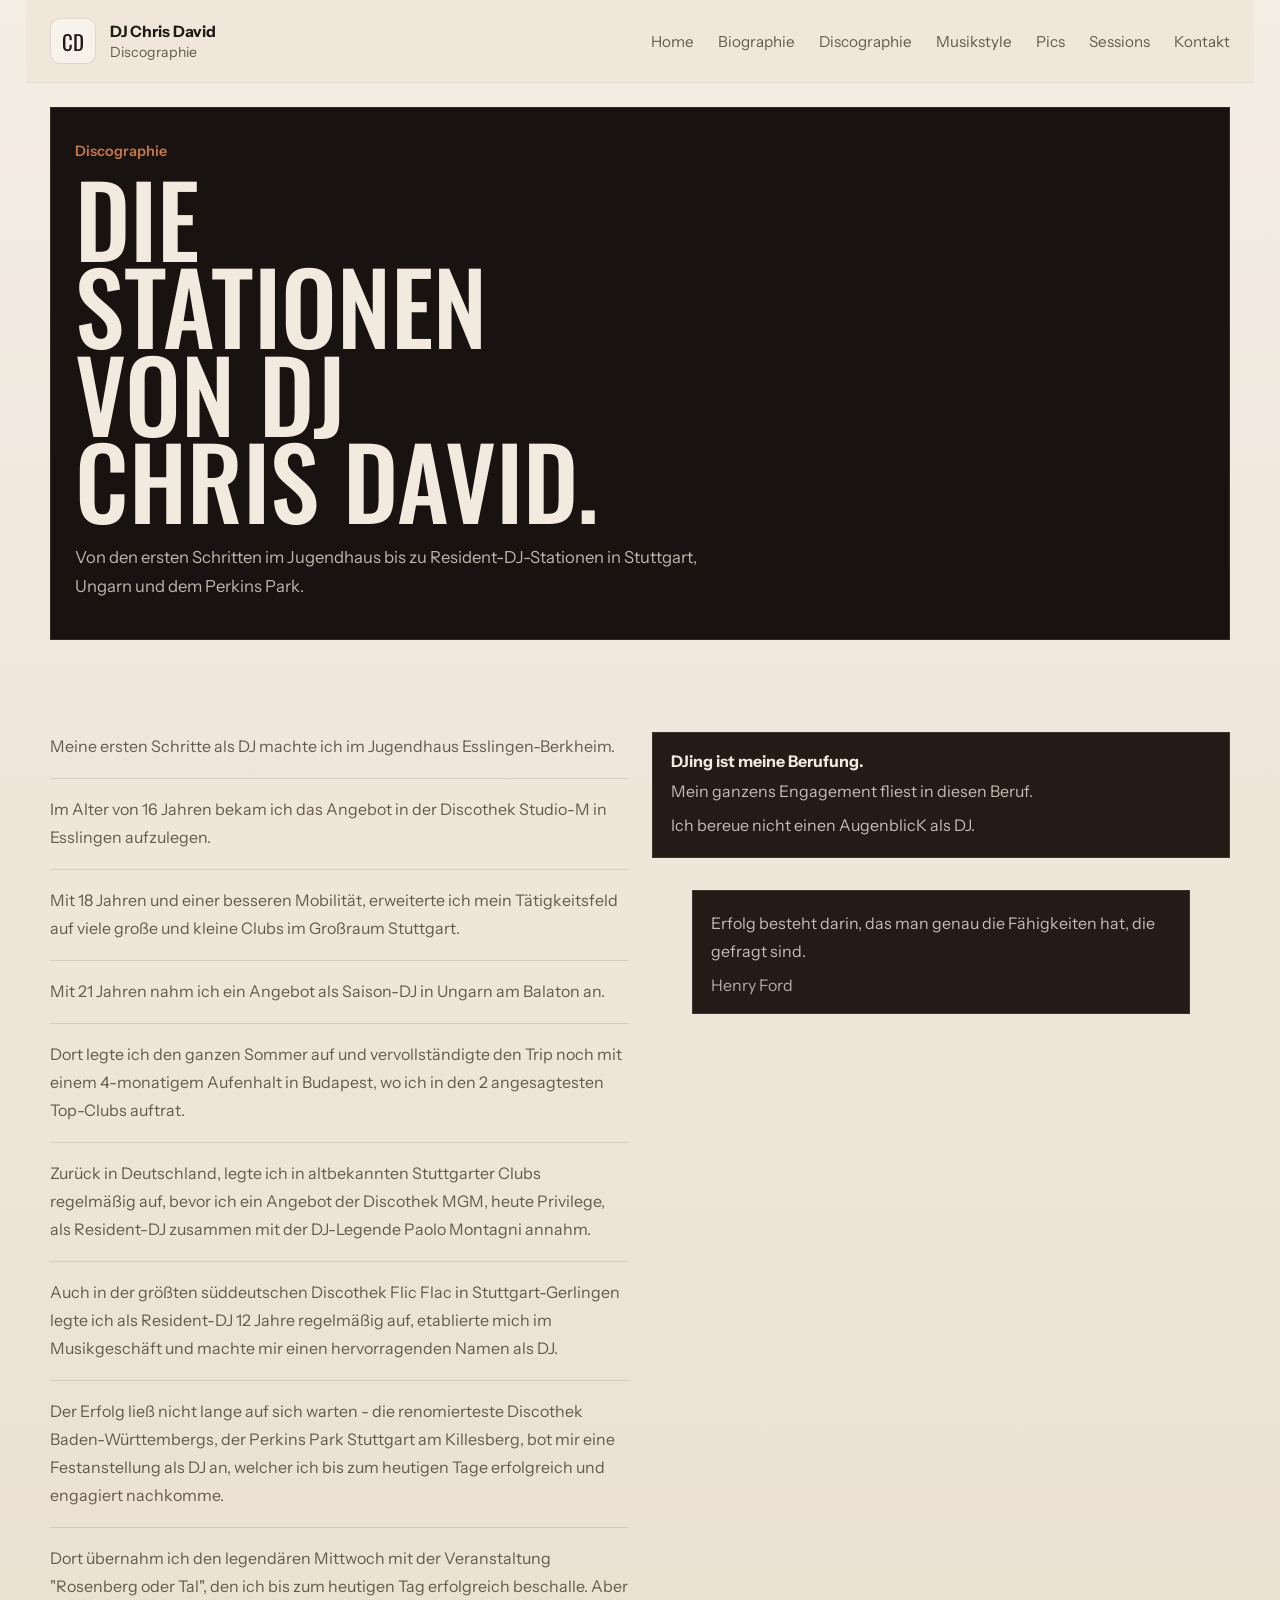
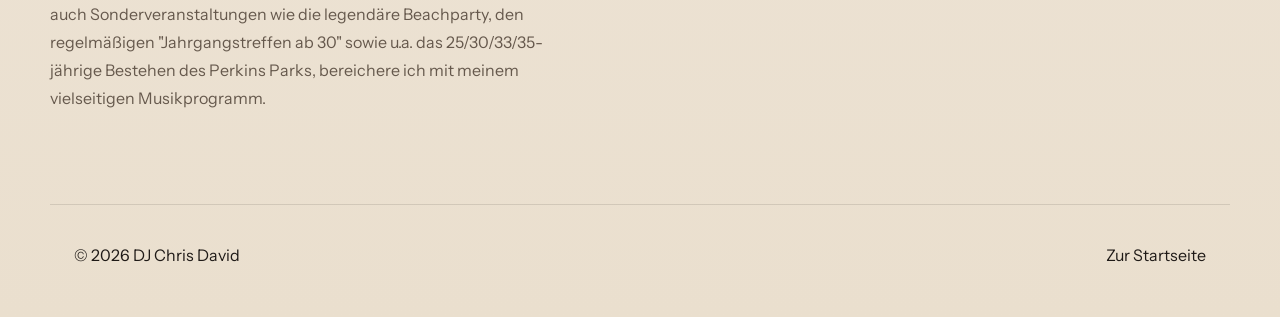
==== discographie.html @ 8621d99e "Add discography page" ====
﻿<!DOCTYPE html>
<html lang="de">
<head>
  <meta charset="UTF-8">
  <meta name="viewport" content="width=device-width, initial-scale=1.0">
  <title>Discographie | DJ Chris David</title>
  <meta name="description" content="Discographie von DJ Chris David mit Stationen von Esslingen über Stuttgart bis Balaton und Perkins Park.">
  <meta name="robots" content="index,follow">
  <link rel="canonical" href="https://www.chrisdavid.de/discographie/">
  <meta property="og:type" content="article">
  <meta property="og:title" content="Discographie | DJ Chris David">
  <meta property="og:description" content="Die wichtigsten Stationen von DJ Chris David von den ersten Schritten in Esslingen bis zum Perkins Park Stuttgart.">
  <meta property="og:image" content="https://www.chrisdavid.de/s/img/emotionheader.jpg?1734512299.1200.400">
  <link rel="preconnect" href="https://fonts.googleapis.com">
  <link rel="preconnect" href="https://fonts.gstatic.com" crossorigin>
  <link href="https://fonts.googleapis.com/css2?family=Oswald:wght@400;500;600&family=Instrument+Sans:wght@400;500;600;700&display=swap" rel="stylesheet">
  <link rel="stylesheet" href="styles.css">
</head>
<body>
  <header class="site-header">
    <a class="brand" href="index.html" aria-label="Startseite DJ Chris David">
      <span class="brand-mark">CD</span>
      <span class="brand-copy">
        <strong>DJ Chris David</strong>
        <span>Discographie</span>
      </span>
    </a>

    <button class="nav-toggle" type="button" aria-expanded="false" aria-controls="site-nav" aria-label="Navigation öffnen">
      <span></span>
      <span></span>
    </button>

    <nav id="site-nav" class="site-nav" aria-label="Hauptnavigation">
      <a href="index.html#about">Home</a>
      <a href="index.html#bio">Biographie</a>
      <a href="discographie.html">Discographie</a>
      <a href="index.html#sound">Musikstyle</a>
      <a href="index.html#gallery">Pics</a>
      <a href="index.html#sessions">Sessions</a>
      <a href="index.html#contact">Kontakt</a>
    </nav>
  </header>

  <main>
    <section class="text-hero">
      <div class="text-hero-inner">
        <p class="kicker">Discographie</p>
        <h1>Die Stationen von DJ Chris David.</h1>
        <p class="text-hero-copy">
          Von den ersten Schritten im Jugendhaus bis zu Resident-DJ-Stationen in Stuttgart, Ungarn und dem Perkins Park.
        </p>
      </div>
    </section>

    <section class="section text-page">
      <div class="text-page-grid">
        <article class="text-story">
          <p>Meine ersten Schritte als DJ machte ich im Jugendhaus Esslingen-Berkheim.</p>
          <p>Im Alter von 16 Jahren bekam ich das Angebot in der Discothek Studio-M in Esslingen aufzulegen.</p>
          <p>Mit 18 Jahren und einer besseren Mobilität, erweiterte ich mein Tätigkeitsfeld auf viele große und kleine Clubs im Großraum Stuttgart.</p>
          <p>Mit 21 Jahren nahm ich ein Angebot als Saison-DJ in Ungarn am Balaton an.</p>
          <p>Dort legte ich den ganzen Sommer auf und vervollständigte den Trip noch mit einem 4-monatigem Aufenhalt in Budapest, wo ich in den 2 angesagtesten Top-Clubs auftrat.</p>
          <p>Zurück in Deutschland, legte ich in altbekannten Stuttgarter Clubs regelmäßig auf, bevor ich ein Angebot der Discothek MGM, heute Privilege, als Resident-DJ zusammen mit der DJ-Legende Paolo Montagni annahm.</p>
          <p>Auch in der größten süddeutschen Discothek Flic Flac in Stuttgart-Gerlingen legte ich als Resident-DJ 12 Jahre regelmäßig auf, etablierte mich im Musikgeschäft und machte mir einen hervorragenden Namen als DJ.</p>
          <p>Der Erfolg ließ nicht lange auf sich warten - die renomierteste Discothek Baden-Württembergs, der Perkins Park Stuttgart am Killesberg, bot mir eine Festanstellung als DJ an, welcher ich bis zum heutigen Tage erfolgreich und engagiert nachkomme.</p>
          <p>Dort übernahm ich den legendären Mittwoch mit der Veranstaltung "Rosenberg oder Tal", den ich bis zum heutigen Tag erfolgreich beschalle. Aber auch Sonderveranstaltungen wie die legendäre Beachparty, den regelmäßigen "Jahrgangstreffen ab 30" sowie u.a. das 25/30/33/35-jährige Bestehen des Perkins Parks, bereichere ich mit meinem vielseitigen Musikprogramm.</p>
        </article>

        <aside class="text-side">
          <div class="text-side-card">
            <strong>DJing ist meine Berufung.</strong>
            <p>Mein ganzens Engagement fliest in diesen Beruf.</p>
            <p>Ich bereue nicht einen AugenblicK als DJ.</p>
          </div>
          <blockquote class="quote-card">
            <p>Erfolg besteht darin, das man genau die Fähigkeiten hat, die gefragt sind.</p>
            <cite>Henry Ford</cite>
          </blockquote>
        </aside>
      </div>
    </section>
  </main>

  <footer class="site-footer">
    <p>&copy; <span id="year"></span> DJ Chris David</p>
    <a href="index.html">Zur Startseite</a>
  </footer>

  <script src="script.js"></script>
</body>
</html>
---- styles.css ----
﻿:root {
  --bg: #efe6da;
  --surface: #f8f3eb;
  --surface-2: #e4d4c2;
  --stage: #181210;
  --stage-soft: #241a16;
  --text: #1f1a17;
  --muted: #66594d;
  --accent: #c87842;
  --line: rgba(31, 26, 23, 0.12);
  --line-light: rgba(243, 234, 223, 0.12);
  --max-width: 1180px;
}

* {
  box-sizing: border-box;
}

html {
  scroll-behavior: smooth;
}

body {
  margin: 0;
  font-family: "Instrument Sans", sans-serif;
  color: var(--text);
  background: linear-gradient(180deg, #f4ede4 0%, var(--bg) 45%, #eadfce 100%);
}

a {
  color: inherit;
  text-decoration: none;
}

img {
  display: block;
  max-width: 100%;
}

button {
  font: inherit;
}

.site-header,
.section,
.site-footer,
.text-hero {
  padding-inline: 24px;
}

.site-header {
  position: sticky;
  top: 0;
  z-index: 10;
  display: flex;
  align-items: center;
  justify-content: space-between;
  max-width: calc(var(--max-width) + 48px);
  margin: 0 auto;
  padding-top: 18px;
  padding-bottom: 18px;
  background: rgba(239, 230, 218, 0.92);
  border-bottom: 1px solid rgba(31, 26, 23, 0.06);
  backdrop-filter: blur(8px);
}

.brand {
  display: inline-flex;
  align-items: center;
  gap: 14px;
}

.brand-mark {
  display: grid;
  place-items: center;
  width: 46px;
  height: 46px;
  border: 1px solid var(--line);
  border-radius: 10px;
  font-family: "Oswald", sans-serif;
  font-size: 1.3rem;
  background: rgba(255, 255, 255, 0.42);
}

.brand-copy {
  display: grid;
  gap: 2px;
}

.brand-copy strong,
.brand-copy span,
.site-nav a,
.hero-text,
.intro-grid p,
.bio-copy p,
.sound-lead,
.sound-item p,
.contact-card p,
.site-footer,
.hero-band span,
.hero-side-block p,
.text-hero-copy,
.text-story p,
.text-side-card p,
.quote-card p {
  text-wrap: pretty;
}

.brand-copy strong {
  font-size: 0.98rem;
  font-weight: 700;
}

.brand-copy span {
  color: var(--muted);
  font-size: 0.88rem;
}

.site-nav {
  display: flex;
  gap: 24px;
}

.site-nav a {
  font-size: 0.95rem;
  color: var(--muted);
}

.site-nav a:hover,
.site-nav a:focus-visible {
  color: var(--text);
}

.nav-toggle {
  display: none;
  width: 46px;
  height: 46px;
  border: 1px solid var(--line);
  border-radius: 10px;
  background: rgba(255, 255, 255, 0.42);
  color: var(--text);
}

.nav-toggle span {
  display: block;
  width: 18px;
  height: 1px;
  margin: 0 auto 5px;
  background: currentColor;
}

.nav-toggle span:last-child {
  margin-bottom: 0;
}

.hero,
.intro-grid,
.bio-grid,
.sound-layout,
.sessions-grid,
.contact-card,
.site-footer,
.gallery-grid,
.text-hero-inner,
.text-page-grid {
  max-width: var(--max-width);
  margin: 0 auto;
}

.hero {
  min-height: calc(100dvh - 82px);
  padding: 20px 24px 64px;
  color: #f3eadf;
}

.hero-marquee,
.hero-grid,
.hero-band,
.text-hero-inner {
  background: var(--stage);
}

.hero-marquee {
  display: flex;
  gap: 28px;
  padding: 18px 24px;
  overflow: hidden;
  border: 1px solid var(--line-light);
  border-bottom: 0;
}

.hero-marquee span {
  flex: none;
  font-family: "Oswald", sans-serif;
  font-size: clamp(1.1rem, 2vw, 1.8rem);
  color: rgba(243, 234, 223, 0.56);
}

.hero-grid {
  display: grid;
  grid-template-columns: minmax(0, 1.25fr) minmax(320px, 0.75fr);
  gap: 28px;
  padding: 28px 24px;
  border: 1px solid var(--line-light);
}

.hero-copy,
.bio-copy {
  display: grid;
  align-content: start;
}

.hero-copy h1,
.section-head h2,
.sound-item h3,
.sessions-grid h3,
.contact-card h2,
.bio-points span,
.text-hero h1,
.text-side-card strong {
  text-wrap: balance;
}

.kicker {
  margin: 0 0 14px;
  color: var(--accent);
  font-size: 0.9rem;
  font-weight: 600;
}

.hero h1,
.text-hero h1 {
  margin: 0;
  font-family: "Oswald", sans-serif;
  line-height: 0.88;
  font-weight: 500;
  text-transform: uppercase;
}

.hero h1 {
  max-width: 9ch;
  font-size: clamp(4rem, 10vw, 8rem);
}

.text-hero {
  padding-top: 24px;
}

.text-hero-inner {
  padding: 34px 24px 38px;
  border: 1px solid var(--line-light);
  color: #f3eadf;
}

.text-hero h1 {
  max-width: 10ch;
  font-size: clamp(3.4rem, 9vw, 6.2rem);
}

.text-hero-copy {
  max-width: 42rem;
  margin: 20px 0 0;
  color: rgba(243, 234, 223, 0.76);
  font-size: 1.04rem;
  line-height: 1.75;
}

.hero-text {
  max-width: 40rem;
  margin: 20px 0 0;
  font-size: 1.04rem;
  line-height: 1.75;
  color: rgba(243, 234, 223, 0.76);
}

.hero-actions {
  display: flex;
  flex-wrap: wrap;
  gap: 14px;
  margin-top: 28px;
}

.button {
  display: inline-flex;
  align-items: center;
  justify-content: center;
  min-height: 48px;
  padding: 0 20px;
  border: 1px solid transparent;
  border-radius: 10px;
  transition: background-color 160ms ease-out, color 160ms ease-out, border-color 160ms ease-out;
}

.button-primary {
  background: #f3eadf;
  color: #1f1a17;
}

.button-primary:hover,
.button-primary:focus-visible {
  background: #ffffff;
}

.button-secondary {
  border-color: rgba(243, 234, 223, 0.18);
  color: #f3eadf;
  background: transparent;
}

.button-secondary:hover,
.button-secondary:focus-visible {
  border-color: rgba(243, 234, 223, 0.42);
  background: rgba(243, 234, 223, 0.06);
}

.hero-side {
  display: grid;
  gap: 14px;
  align-content: start;
}

.hero-image {
  width: 100%;
  min-height: 420px;
  object-fit: cover;
  border: 1px solid var(--line-light);
}

.hero-side-block,
.text-side-card,
.quote-card {
  display: grid;
  gap: 6px;
  padding: 18px;
  border: 1px solid var(--line-light);
  background: var(--stage-soft);
}

.hero-side-block p {
  margin: 0 0 8px;
  color: rgba(243, 234, 223, 0.62);
  font-size: 0.86rem;
}

.hero-side-block a {
  font-size: 1.04rem;
}

.hero-band {
  display: grid;
  grid-template-columns: repeat(3, minmax(0, 1fr));
  border: 1px solid var(--line-light);
  border-top: 0;
}

.hero-band div {
  padding: 18px 24px 22px;
  border-right: 1px solid var(--line-light);
}

.hero-band div:last-child {
  border-right: 0;
}

.hero-band strong,
.hero-band span {
  display: block;
}

.hero-band strong {
  font-size: 1rem;
  font-weight: 600;
}

.hero-band span {
  margin-top: 4px;
  color: rgba(243, 234, 223, 0.62);
  font-size: 0.92rem;
}

.section {
  padding-top: 92px;
}

.section-head {
  max-width: var(--max-width);
  margin: 0 auto 28px;
}

.section-head h2 {
  margin: 0;
  max-width: 12ch;
  font-family: "Oswald", sans-serif;
  font-size: clamp(2.3rem, 5vw, 4.2rem);
  line-height: 0.98;
  text-transform: uppercase;
}

.intro-grid,
.bio-grid,
.sessions-grid,
.contact-card,
.text-page-grid {
  display: grid;
  grid-template-columns: repeat(2, minmax(0, 1fr));
  gap: 24px;
}

.intro-grid p,
.bio-copy p,
.sound-lead,
.sound-item p,
.contact-card p,
.session-list li,
.bio-points p,
.text-story p,
.text-side-card p,
.quote-card p {
  margin: 0;
  font-size: 1rem;
  line-height: 1.75;
  color: var(--muted);
}

.text-page {
  padding-bottom: 92px;
}

.text-story {
  display: grid;
  gap: 18px;
}

.text-story p {
  padding-top: 16px;
  border-top: 1px solid var(--line);
}

.text-story p:first-child {
  padding-top: 0;
  border-top: 0;
}

.text-side {
  display: grid;
  gap: 16px;
  align-content: start;
}

.text-side-card strong,
.quote-card cite {
  color: #f3eadf;
}

.text-side-card p,
.quote-card p {
  color: rgba(243, 234, 223, 0.78);
}

.quote-card {
  gap: 10px;
}

.quote-card cite {
  font-style: normal;
  color: rgba(243, 234, 223, 0.7);
}

.bio-grid {
  align-items: start;
}

.bio-image {
  width: 100%;
  min-height: 420px;
  object-fit: cover;
  border: 1px solid var(--line);
}

.bio-points {
  display: grid;
  gap: 18px;
  margin-top: 24px;
}

.bio-points article {
  padding-top: 14px;
  border-top: 1px solid var(--line);
}

.bio-points span {
  display: inline-block;
  margin-bottom: 8px;
  color: var(--accent);
  font-weight: 700;
}

.sound-layout {
  display: grid;
  gap: 18px;
}

.sound-lead {
  max-width: 48rem;
}

.sound-list {
  border-top: 1px solid var(--line);
}

.sound-item {
  display: grid;
  grid-template-columns: 84px minmax(0, 1fr);
  gap: 18px;
  padding: 24px 0;
  border-bottom: 1px solid var(--line);
}

.sound-item span {
  color: var(--accent);
  font-weight: 700;
}

.sound-item h3,
.sessions-grid h3 {
  margin: 0 0 8px;
  font-size: 1.3rem;
}

.gallery-grid {
  display: grid;
  grid-template-columns: repeat(12, minmax(0, 1fr));
  gap: 14px;
}

.gallery-card {
  grid-column: span 4;
  margin: 0;
  background: rgba(255, 255, 255, 0.28);
  border: 1px solid var(--line);
}

.gallery-card-wide {
  grid-column: span 8;
}

.gallery-card-tall {
  grid-column: span 4;
}

.gallery-card img {
  width: 100%;
  height: 100%;
  min-height: 280px;
  object-fit: cover;
}

.gallery-card-wide img,
.gallery-card-tall img {
  min-height: 420px;
}

.gallery-card figcaption {
  padding: 12px 14px 14px;
  font-size: 0.92rem;
  color: var(--muted);
}

.sessions-grid {
  align-items: start;
}

.session-list {
  margin: 0;
  padding-left: 18px;
}

.session-list li + li {
  margin-top: 10px;
}

.contact {
  padding-bottom: 92px;
}

.contact-card {
  padding: 30px;
  border: 1px solid var(--line);
  background: rgba(255, 255, 255, 0.34);
}

.contact-card h2 {
  margin: 0 0 12px;
  font-family: "Oswald", sans-serif;
  font-size: clamp(2rem, 4vw, 3.2rem);
  line-height: 1;
  text-transform: uppercase;
}

.contact-links {
  display: grid;
  gap: 12px;
  align-content: center;
  justify-items: end;
}

.contact-links a,
.contact-links span {
  font-size: 1.15rem;
  font-weight: 600;
}

.site-footer {
  display: flex;
  align-items: center;
  justify-content: space-between;
  gap: 20px;
  padding-top: 24px;
  padding-bottom: 36px;
  border-top: 1px solid var(--line);
}

@media (max-width: 980px) {
  .site-header {
    padding-top: 14px;
    padding-bottom: 14px;
  }

  .nav-toggle {
    display: inline-block;
  }

  .site-nav {
    position: absolute;
    top: calc(100% + 10px);
    left: 24px;
    right: 24px;
    display: none;
    flex-direction: column;
    gap: 12px;
    padding: 18px;
    border: 1px solid var(--line);
    background: rgba(248, 243, 235, 0.96);
  }

  .site-nav.is-open {
    display: flex;
  }

  .hero {
    min-height: auto;
    padding-top: 26px;
  }

  .hero-grid,
  .hero-band,
  .intro-grid,
  .bio-grid,
  .sessions-grid,
  .contact-card,
  .text-page-grid {
    grid-template-columns: 1fr;
  }

  .gallery-card,
  .gallery-card-wide,
  .gallery-card-tall {
    grid-column: span 6;
  }

  .contact-links {
    justify-items: start;
  }
}

@media (max-width: 640px) {
  .site-header,
  .section,
  .site-footer,
  .text-hero {
    padding-inline: 18px;
  }

  .hero {
    padding-inline: 18px;
    padding-bottom: 48px;
  }

  .hero-marquee,
  .hero-grid,
  .text-hero-inner {
    padding-inline: 18px;
  }

  .hero h1,
  .text-hero h1 {
    font-size: clamp(2.9rem, 16vw, 4.8rem);
  }

  .hero-image,
  .bio-image {
    min-height: 320px;
  }

  .hero-band {
    grid-template-columns: 1fr;
  }

  .hero-band div {
    border-right: 0;
    border-top: 1px solid var(--line-light);
    padding-inline: 18px;
  }

  .hero-band div:first-child {
    border-top: 0;
  }

  .section,
  .text-page {
    padding-top: 74px;
  }

  .sound-item {
    grid-template-columns: 1fr;
    gap: 8px;
  }

  .gallery-grid {
    grid-template-columns: 1fr;
  }

  .gallery-card,
  .gallery-card-wide,
  .gallery-card-tall {
    grid-column: auto;
  }

  .contact,
  .text-page {
    padding-bottom: 74px;
  }

  .site-footer {
    flex-direction: column;
    align-items: flex-start;
  }
}
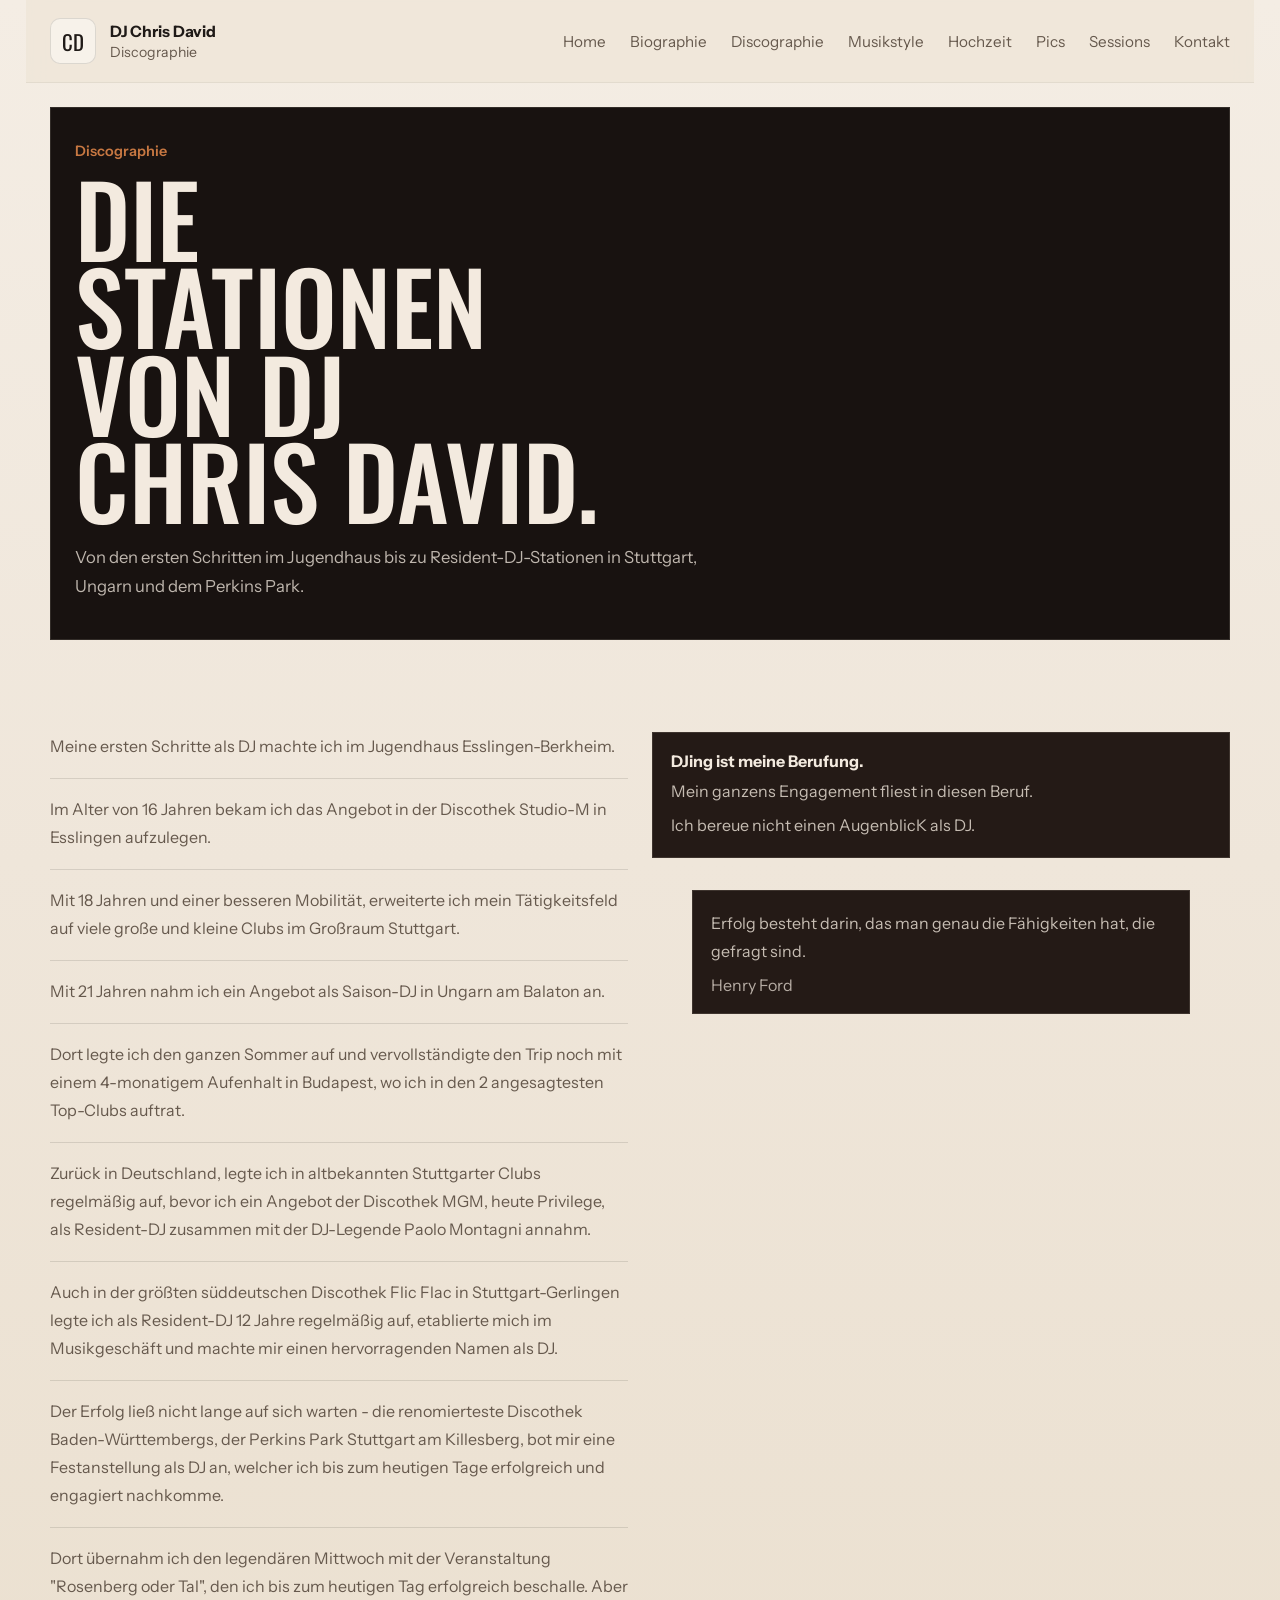
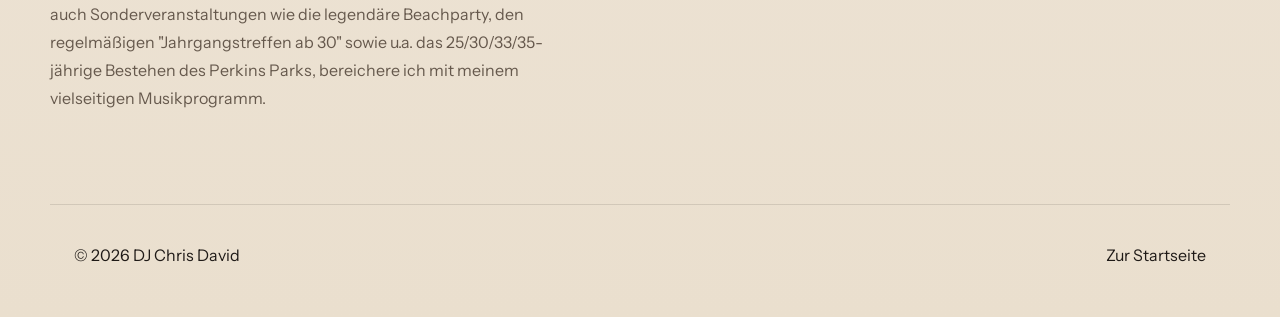
==== commit 6e9c6b2b: "Add hochzeit page" ====
--- a/discographie.html
+++ b/discographie.html
@@ -35,7 +35,8 @@
       <a href="index.html#about">Home</a>
       <a href="index.html#bio">Biographie</a>
       <a href="discographie.html">Discographie</a>
-      <a href="index.html#sound">Musikstyle</a>
+      <a href="musikstyle.html">Musikstyle</a>
+      <a href="hochzeit.html">Hochzeit</a>
       <a href="index.html#gallery">Pics</a>
       <a href="index.html#sessions">Sessions</a>
       <a href="index.html#contact">Kontakt</a>
@@ -90,3 +91,7 @@
   <script src="script.js"></script>
 </body>
 </html>
+
+
+
+
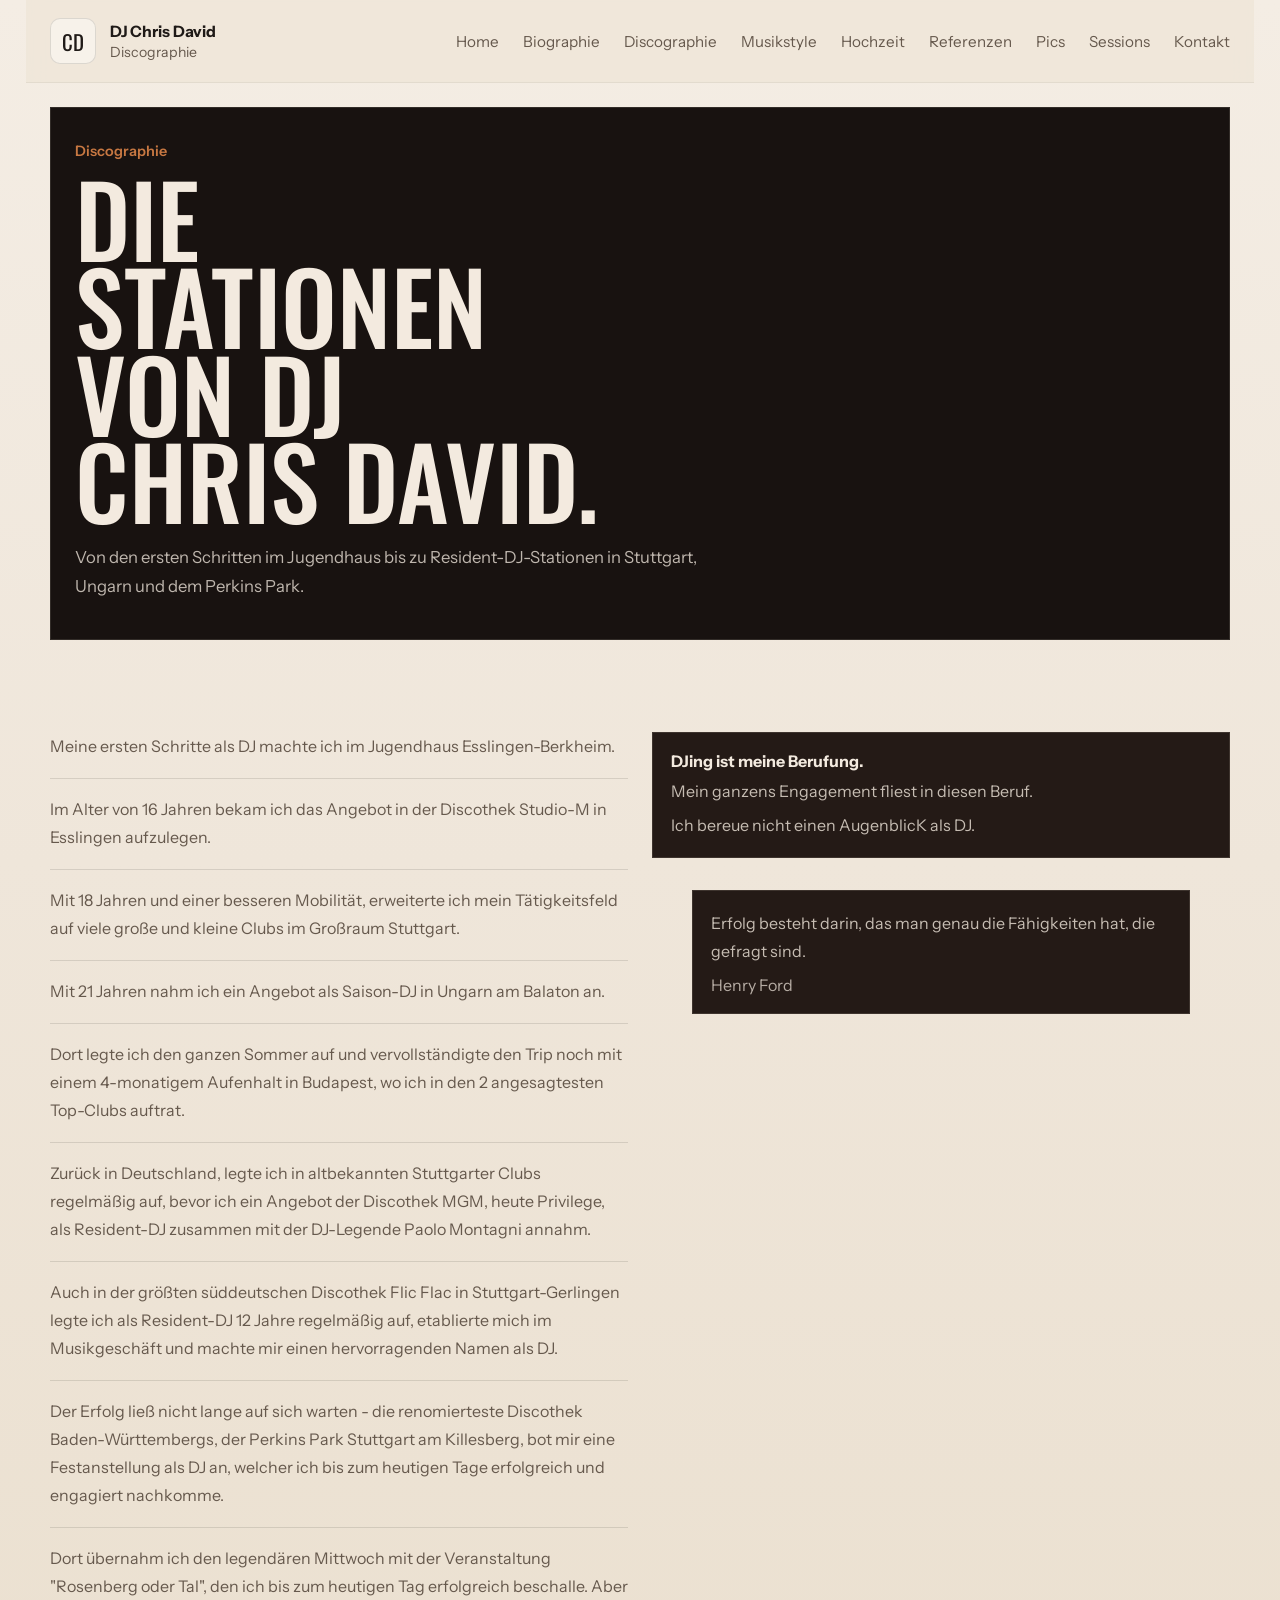
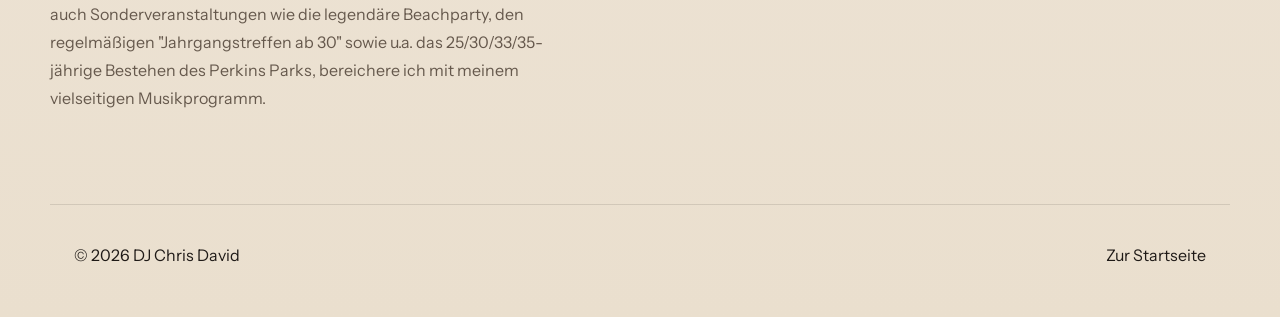
==== commit f92d0ba2: "Add referenzen page" ====
--- a/discographie.html
+++ b/discographie.html
@@ -37,6 +37,7 @@
       <a href="discographie.html">Discographie</a>
       <a href="musikstyle.html">Musikstyle</a>
       <a href="hochzeit.html">Hochzeit</a>
+      <a href="referenzen.html">Referenzen</a>
       <a href="index.html#gallery">Pics</a>
       <a href="index.html#sessions">Sessions</a>
       <a href="index.html#contact">Kontakt</a>
@@ -95,3 +96,5 @@
 
 
 
+
+
--- a/styles.css
+++ b/styles.css
@@ -465,6 +465,26 @@
   font-style: normal;
   color: rgba(243, 234, 223, 0.7);
 }
+.reference-grid {
+  max-width: var(--max-width);
+  margin: 0 auto;
+  display: grid;
+  grid-template-columns: repeat(3, minmax(0, 1fr));
+  gap: 18px;
+}
+
+.reference-column {
+  display: grid;
+  gap: 0;
+}
+
+.reference-column p {
+  margin: 0;
+  padding: 12px 0;
+  border-top: 1px solid var(--line);
+  color: var(--muted);
+  line-height: 1.55;
+}
 
 .bio-grid {
   align-items: start;
@@ -746,3 +766,4 @@
     align-items: flex-start;
   }
 }
+
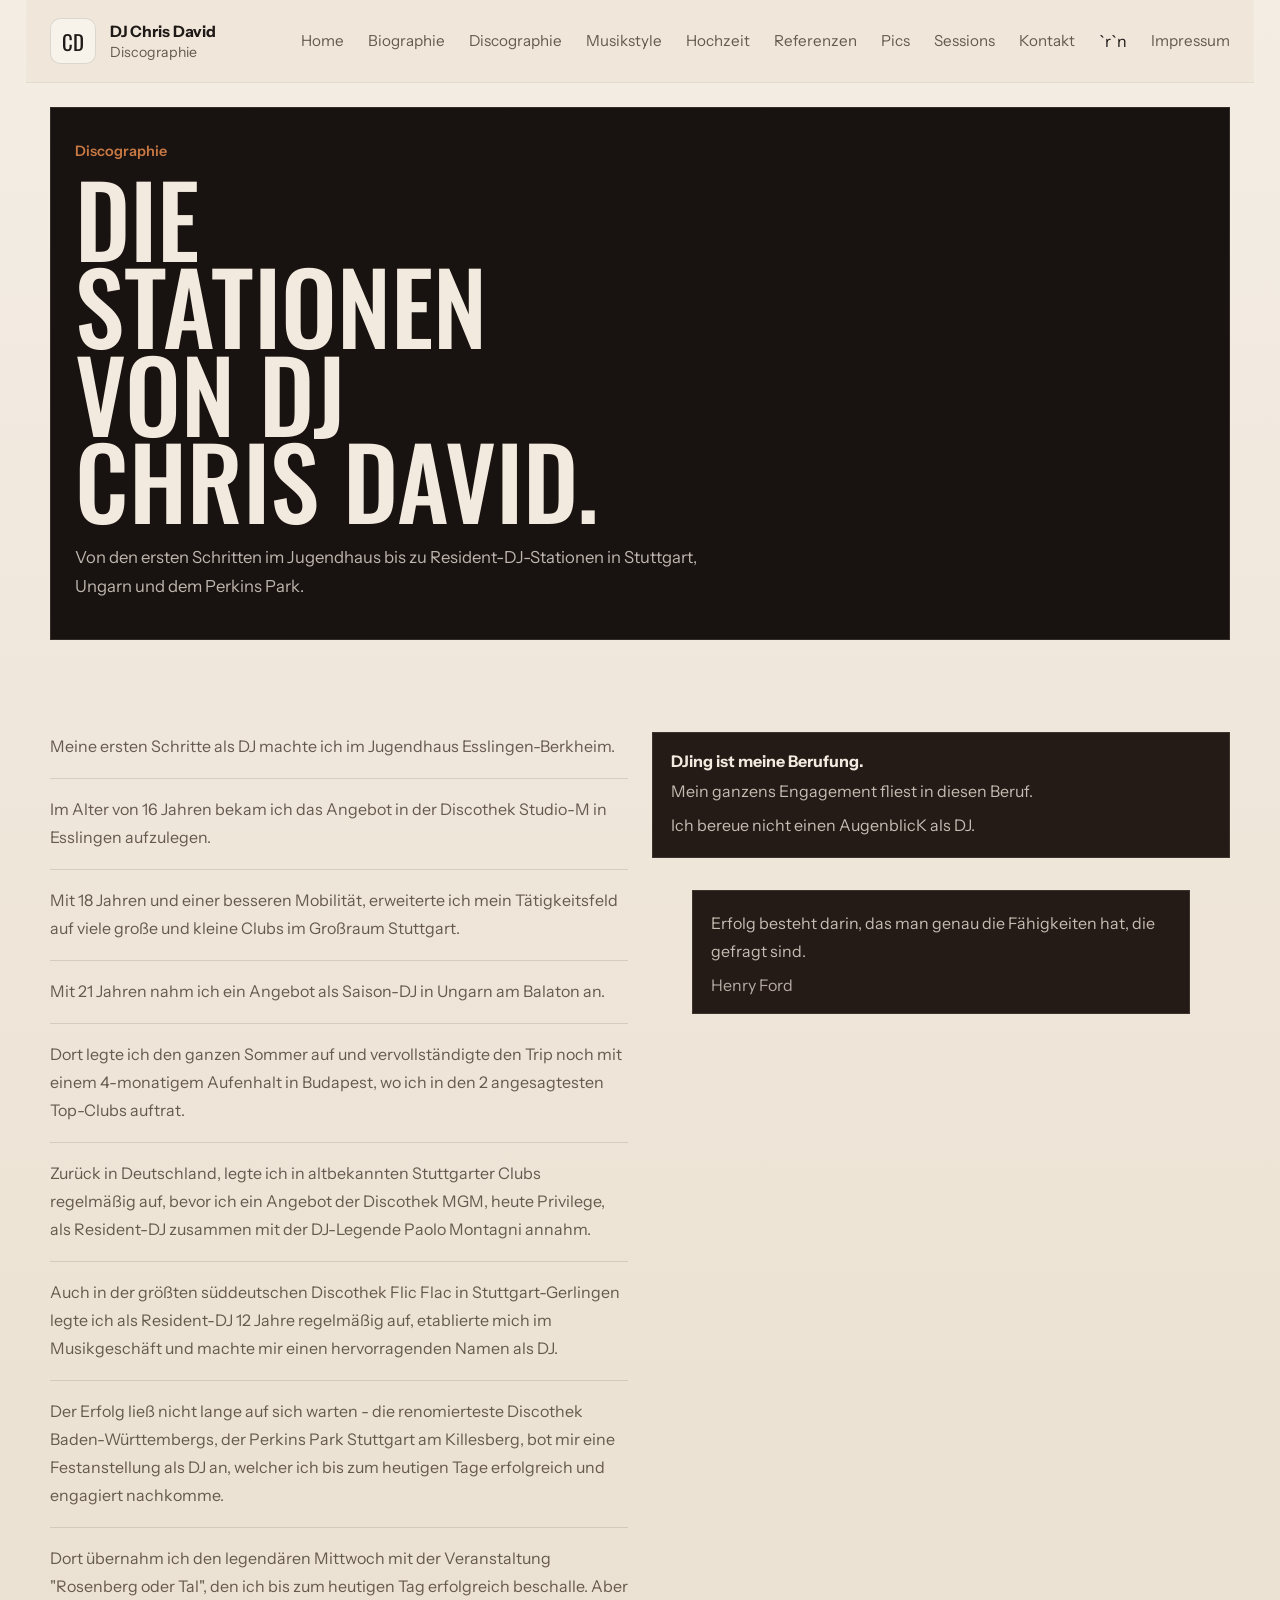
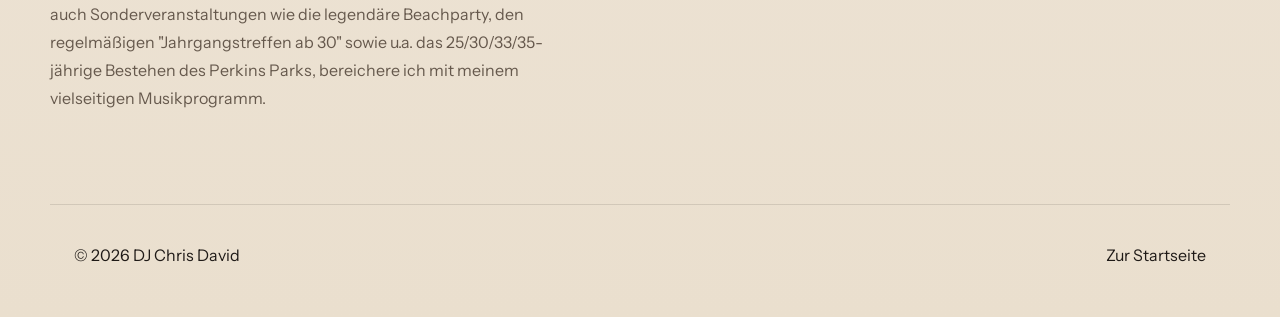
==== commit 6079b87e: "Add impressum page" ====
--- a/discographie.html
+++ b/discographie.html
@@ -40,7 +40,7 @@
       <a href="referenzen.html">Referenzen</a>
       <a href="index.html#gallery">Pics</a>
       <a href="index.html#sessions">Sessions</a>
-      <a href="index.html#contact">Kontakt</a>
+      <a href="kontakt.html">Kontakt</a>`r`n      <a href="impressum.html">Impressum</a>
     </nav>
   </header>
 
@@ -98,3 +98,5 @@
 
 
 
+
+
--- a/styles.css
+++ b/styles.css
@@ -485,6 +485,124 @@
   color: var(--muted);
   line-height: 1.55;
 }
+.contact-page-grid {
+  max-width: var(--max-width);
+  margin: 0 auto;
+  display: grid;
+  grid-template-columns: minmax(0, 0.9fr) minmax(0, 1.1fr);
+  gap: 24px;
+}
+
+.contact-panel,
+.contact-form-panel {
+  padding: 22px;
+  border: 1px solid var(--line);
+  background: rgba(255, 255, 255, 0.34);
+}
+
+.contact-panel h2 {
+  margin: 0 0 16px;
+  font-family: "Oswald", sans-serif;
+  font-size: clamp(2rem, 4vw, 3rem);
+  line-height: 1;
+  text-transform: uppercase;
+}
+
+.contact-panel p,
+.form-note,
+.captcha-note,
+.form-row label {
+  margin: 0;
+  color: var(--muted);
+  line-height: 1.7;
+}
+
+.contact-panel p + p {
+  margin-top: 10px;
+}
+
+.contact-form-panel {
+  display: grid;
+  gap: 16px;
+  align-content: start;
+}
+
+.form-row {
+  display: grid;
+  gap: 8px;
+}
+
+.form-row-area {
+  gap: 10px;
+}
+
+.form-field {
+  min-height: 48px;
+  border: 1px solid var(--line);
+  background: rgba(248, 243, 235, 0.78);
+}
+
+.form-field-area {
+  min-height: 144px;
+}
+
+.captcha-note {
+  color: var(--text);
+}
+.legal-layout {
+  max-width: var(--max-width);
+  margin: 0 auto 24px;
+  display: grid;
+  grid-template-columns: repeat(2, minmax(0, 1fr));
+  gap: 24px;
+}
+
+.legal-card,
+.legal-copy {
+  border: 1px solid var(--line);
+  background: rgba(255, 255, 255, 0.34);
+}
+
+.legal-card {
+  padding: 22px;
+}
+
+.legal-card h2,
+.legal-copy h2,
+.legal-copy h3 {
+  margin: 0 0 14px;
+  font-family: "Oswald", sans-serif;
+  line-height: 1;
+  text-transform: uppercase;
+}
+
+.legal-card h2,
+.legal-copy h2 {
+  font-size: clamp(1.8rem, 4vw, 2.6rem);
+}
+
+.legal-copy h3 {
+  margin-top: 28px;
+  font-size: 1.25rem;
+}
+
+.legal-card p,
+.legal-copy p {
+  margin: 0;
+  color: var(--muted);
+  line-height: 1.75;
+}
+
+.legal-card p + p,
+.legal-copy p + p {
+  margin-top: 10px;
+}
+
+.legal-copy {
+  max-width: var(--max-width);
+  margin: 0 auto;
+  padding: 24px;
+}
 
 .bio-grid {
   align-items: start;
@@ -767,3 +885,5 @@
   }
 }
 
+
+
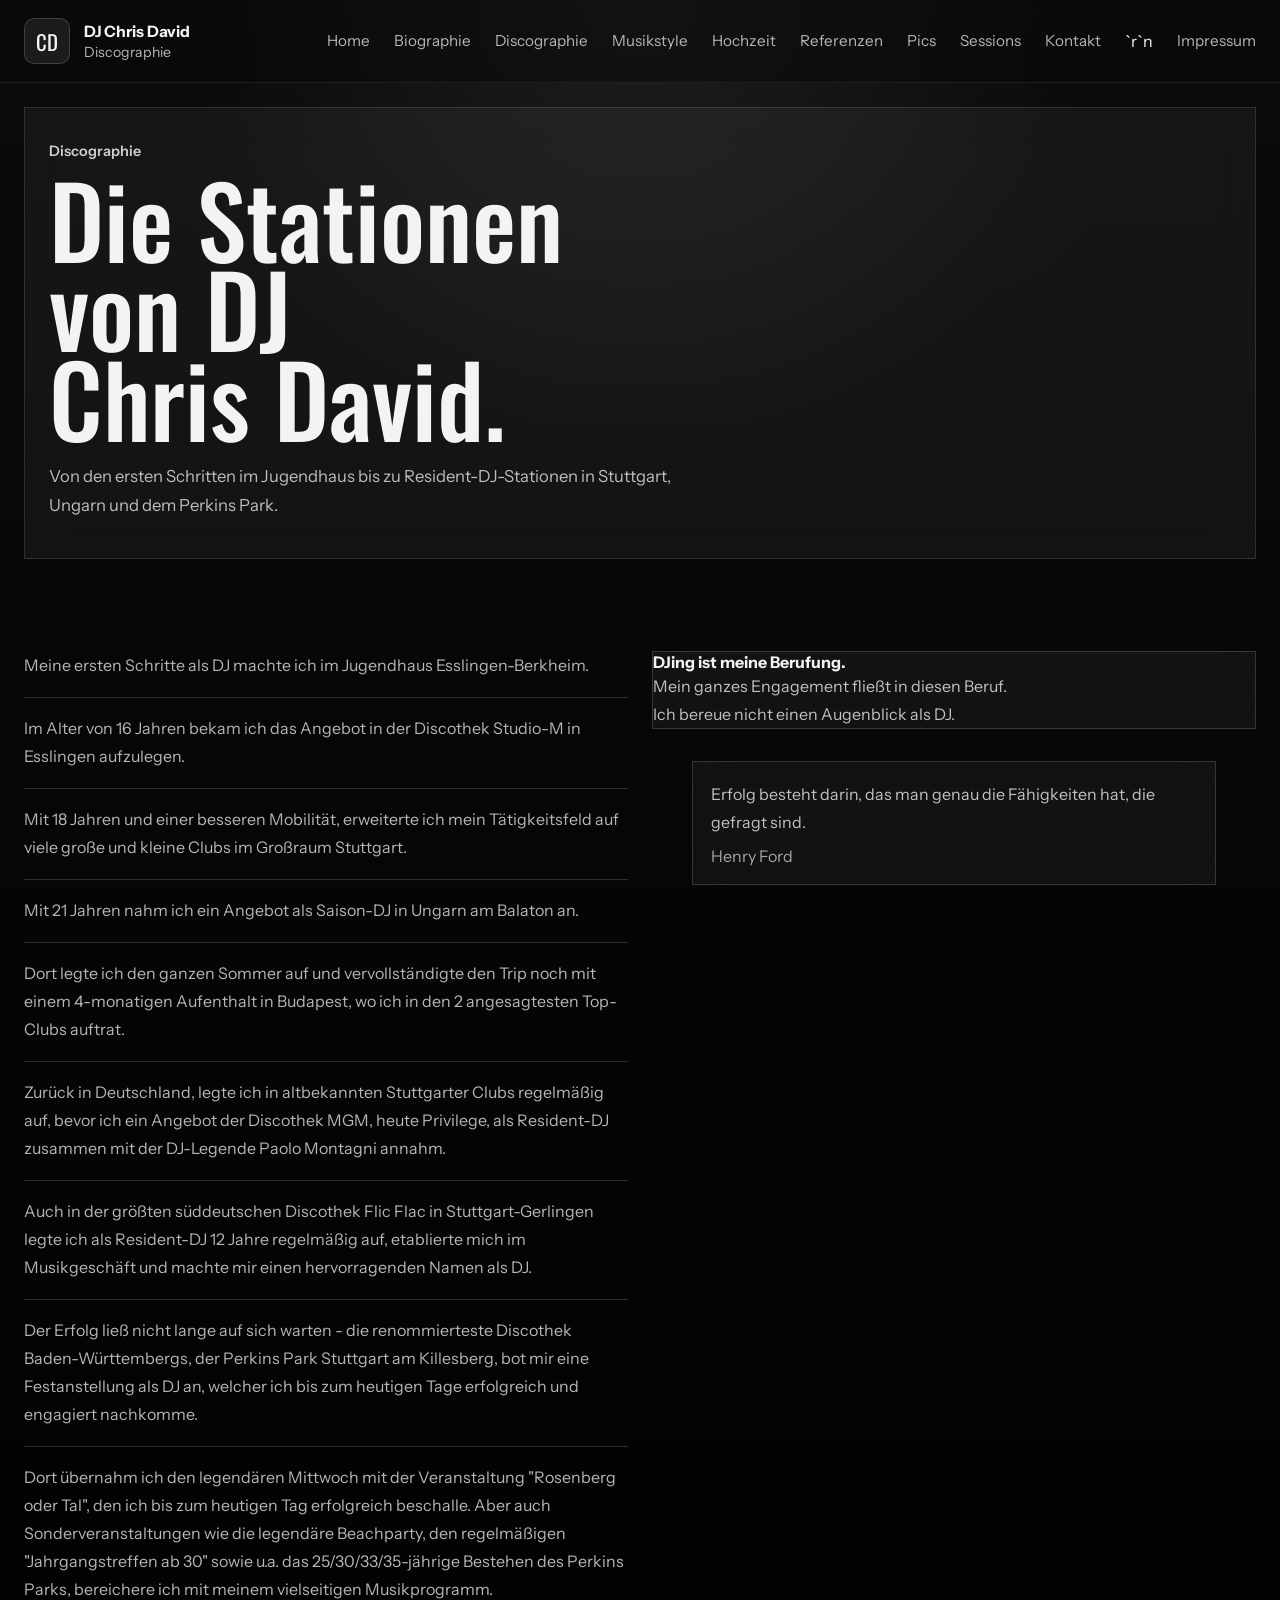
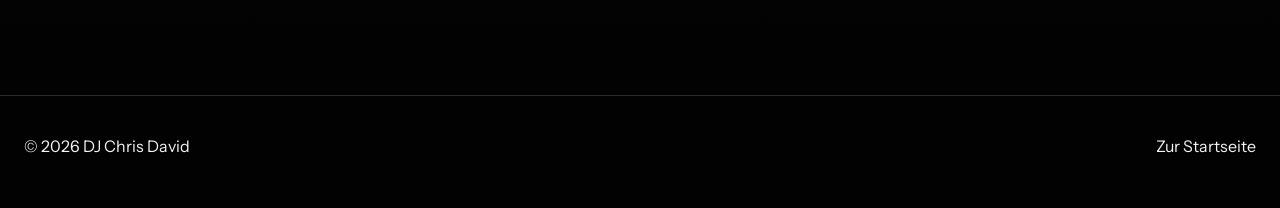
==== commit 68cc1bb7: "Refine site copy, hero, and black-white glass styling" ====
--- a/discographie.html
+++ b/discographie.html
@@ -62,18 +62,18 @@
           <p>Im Alter von 16 Jahren bekam ich das Angebot in der Discothek Studio-M in Esslingen aufzulegen.</p>
           <p>Mit 18 Jahren und einer besseren Mobilität, erweiterte ich mein Tätigkeitsfeld auf viele große und kleine Clubs im Großraum Stuttgart.</p>
           <p>Mit 21 Jahren nahm ich ein Angebot als Saison-DJ in Ungarn am Balaton an.</p>
-          <p>Dort legte ich den ganzen Sommer auf und vervollständigte den Trip noch mit einem 4-monatigem Aufenhalt in Budapest, wo ich in den 2 angesagtesten Top-Clubs auftrat.</p>
+          <p>Dort legte ich den ganzen Sommer auf und vervollständigte den Trip noch mit einem 4-monatigen Aufenthalt in Budapest, wo ich in den 2 angesagtesten Top-Clubs auftrat.</p>
           <p>Zurück in Deutschland, legte ich in altbekannten Stuttgarter Clubs regelmäßig auf, bevor ich ein Angebot der Discothek MGM, heute Privilege, als Resident-DJ zusammen mit der DJ-Legende Paolo Montagni annahm.</p>
           <p>Auch in der größten süddeutschen Discothek Flic Flac in Stuttgart-Gerlingen legte ich als Resident-DJ 12 Jahre regelmäßig auf, etablierte mich im Musikgeschäft und machte mir einen hervorragenden Namen als DJ.</p>
-          <p>Der Erfolg ließ nicht lange auf sich warten - die renomierteste Discothek Baden-Württembergs, der Perkins Park Stuttgart am Killesberg, bot mir eine Festanstellung als DJ an, welcher ich bis zum heutigen Tage erfolgreich und engagiert nachkomme.</p>
+          <p>Der Erfolg ließ nicht lange auf sich warten - die renommierteste Discothek Baden-Württembergs, der Perkins Park Stuttgart am Killesberg, bot mir eine Festanstellung als DJ an, welcher ich bis zum heutigen Tage erfolgreich und engagiert nachkomme.</p>
           <p>Dort übernahm ich den legendären Mittwoch mit der Veranstaltung "Rosenberg oder Tal", den ich bis zum heutigen Tag erfolgreich beschalle. Aber auch Sonderveranstaltungen wie die legendäre Beachparty, den regelmäßigen "Jahrgangstreffen ab 30" sowie u.a. das 25/30/33/35-jährige Bestehen des Perkins Parks, bereichere ich mit meinem vielseitigen Musikprogramm.</p>
         </article>
 
         <aside class="text-side">
           <div class="text-side-card">
             <strong>DJing ist meine Berufung.</strong>
-            <p>Mein ganzens Engagement fliest in diesen Beruf.</p>
-            <p>Ich bereue nicht einen AugenblicK als DJ.</p>
+            <p>Mein ganzes Engagement fließt in diesen Beruf.</p>
+            <p>Ich bereue nicht einen Augenblick als DJ.</p>
           </div>
           <blockquote class="quote-card">
             <p>Erfolg besteht darin, das man genau die Fähigkeiten hat, die gefragt sind.</p>
@@ -100,3 +100,4 @@
 
 
 
+
--- a/styles.css
+++ b/styles.css
@@ -1,15 +1,15 @@
 ﻿:root {
-  --bg: #efe6da;
-  --surface: #f8f3eb;
-  --surface-2: #e4d4c2;
-  --stage: #181210;
-  --stage-soft: #241a16;
-  --text: #1f1a17;
-  --muted: #66594d;
-  --accent: #c87842;
-  --line: rgba(31, 26, 23, 0.12);
-  --line-light: rgba(243, 234, 223, 0.12);
-  --max-width: 1180px;
+  --bg: #050505;
+  --surface: rgba(255, 255, 255, 0.06);
+  --surface-strong: rgba(255, 255, 255, 0.12);
+  --stage: #040404;
+  --stage-soft: rgba(255, 255, 255, 0.07);
+  --text: #f4f4f4;
+  --muted: #b6b6b6;
+  --accent: #ffffff;
+  --line: rgba(255, 255, 255, 0.16);
+  --line-light: rgba(255, 255, 255, 0.12);
+  --max-width: 100%;
 }
 
 * {
@@ -24,7 +24,9 @@
   margin: 0;
   font-family: "Instrument Sans", sans-serif;
   color: var(--text);
-  background: linear-gradient(180deg, #f4ede4 0%, var(--bg) 45%, #eadfce 100%);
+  background:
+    radial-gradient(circle at top center, rgba(255, 255, 255, 0.08), transparent 24%),
+    linear-gradient(180deg, #0b0b0b 0%, #050505 55%, #020202 100%);
 }
 
 a {
@@ -55,13 +57,12 @@
   display: flex;
   align-items: center;
   justify-content: space-between;
-  max-width: calc(var(--max-width) + 48px);
-  margin: 0 auto;
+  width: 100%;
   padding-top: 18px;
   padding-bottom: 18px;
-  background: rgba(239, 230, 218, 0.92);
-  border-bottom: 1px solid rgba(31, 26, 23, 0.06);
-  backdrop-filter: blur(8px);
+  background: rgba(10, 10, 10, 0.55);
+  border-bottom: 1px solid rgba(255, 255, 255, 0.08);
+  backdrop-filter: blur(18px);
 }
 
 .brand {
@@ -79,7 +80,8 @@
   border-radius: 10px;
   font-family: "Oswald", sans-serif;
   font-size: 1.3rem;
-  background: rgba(255, 255, 255, 0.42);
+  background: rgba(255, 255, 255, 0.08);
+  backdrop-filter: blur(14px);
 }
 
 .brand-copy {
@@ -97,8 +99,8 @@
 .sound-item p,
 .contact-card p,
 .site-footer,
-.hero-band span,
-.hero-side-block p,
+.hero-meta span,
+.hero-topline span,
 .text-hero-copy,
 .text-story p,
 .text-side-card p,
@@ -137,8 +139,9 @@
   height: 46px;
   border: 1px solid var(--line);
   border-radius: 10px;
-  background: rgba(255, 255, 255, 0.42);
+  background: rgba(255, 255, 255, 0.08);
   color: var(--text);
+  backdrop-filter: blur(14px);
 }
 
 .nav-toggle span {
@@ -163,51 +166,66 @@
 .gallery-grid,
 .text-hero-inner,
 .text-page-grid {
-  max-width: var(--max-width);
-  margin: 0 auto;
+  width: 100%;
 }
 
 .hero {
+  position: relative;
   min-height: calc(100dvh - 82px);
-  padding: 20px 24px 64px;
-  color: #f3eadf;
-}
-
-.hero-marquee,
-.hero-grid,
-.hero-band,
-.text-hero-inner {
-  background: var(--stage);
-}
-
-.hero-marquee {
+  display: grid;
+  align-items: center;
+  justify-items: center;
+  overflow: hidden;
+  padding: 28px 24px 32px;
+  color: #f7f7f7;
+  background: #040404;
+}
+
+.hero-backdrop,
+.hero-overlay {
+  position: absolute;
+  inset: 0;
+}
+
+.hero-backdrop {
+  width: 100%;
+  height: 100%;
+  object-fit: cover;
+  filter: grayscale(1) contrast(1.05) brightness(0.5);
+}
+
+.hero-overlay {
+  background:
+    radial-gradient(circle at center, rgba(255, 255, 255, 0.18) 0%, rgba(20, 20, 20, 0.24) 22%, rgba(6, 6, 6, 0.84) 62%, rgba(0, 0, 0, 0.96) 100%),
+    linear-gradient(180deg, rgba(0, 0, 0, 0.48) 0%, rgba(0, 0, 0, 0.18) 32%, rgba(0, 0, 0, 0.72) 100%);
+}
+
+.hero-topline,
+.hero-center,
+.hero-bottom {
+  position: relative;
+  z-index: 1;
+  width: 100%;
+}
+
+.hero-topline {
   display: flex;
+  justify-content: center;
   gap: 28px;
-  padding: 18px 24px;
-  overflow: hidden;
-  border: 1px solid var(--line-light);
-  border-bottom: 0;
-}
-
-.hero-marquee span {
-  flex: none;
-  font-family: "Oswald", sans-serif;
-  font-size: clamp(1.1rem, 2vw, 1.8rem);
-  color: rgba(243, 234, 223, 0.56);
-}
-
-.hero-grid {
-  display: grid;
-  grid-template-columns: minmax(0, 1.25fr) minmax(320px, 0.75fr);
-  gap: 28px;
-  padding: 28px 24px;
-  border: 1px solid var(--line-light);
-}
-
-.hero-copy,
-.bio-copy {
-  display: grid;
-  align-content: start;
+  align-self: start;
+  padding-top: 6px;
+}
+
+.hero-topline span {
+  font-size: 0.84rem;
+  color: rgba(255, 255, 255, 0.7);
+}
+
+.hero-center {
+  max-width: 920px;
+  display: grid;
+  justify-items: center;
+  text-align: center;
 }
 
 .hero-copy h1,
@@ -217,13 +235,17 @@
 .contact-card h2,
 .bio-points span,
 .text-hero h1,
-.text-side-card strong {
+.text-side-card strong,
+.contact-panel h2,
+.legal-card h2,
+.legal-copy h2,
+.legal-copy h3 {
   text-wrap: balance;
 }
 
 .kicker {
   margin: 0 0 14px;
-  color: var(--accent);
+  color: rgba(255, 255, 255, 0.8);
   font-size: 0.9rem;
   font-weight: 600;
 }
@@ -232,14 +254,14 @@
 .text-hero h1 {
   margin: 0;
   font-family: "Oswald", sans-serif;
-  line-height: 0.88;
+  line-height: 0.9;
   font-weight: 500;
-  text-transform: uppercase;
+  text-transform: none;
 }
 
 .hero h1 {
-  max-width: 9ch;
-  font-size: clamp(4rem, 10vw, 8rem);
+  max-width: 10ch;
+  font-size: clamp(3.8rem, 9vw, 7rem);
 }
 
 .text-hero {
@@ -247,9 +269,12 @@
 }
 
 .text-hero-inner {
+  width: 100%;
   padding: 34px 24px 38px;
   border: 1px solid var(--line-light);
-  color: #f3eadf;
+  color: #f3f3f3;
+  background: rgba(255, 255, 255, 0.05);
+  backdrop-filter: blur(20px);
 }
 
 .text-hero h1 {
@@ -260,22 +285,23 @@
 .text-hero-copy {
   max-width: 42rem;
   margin: 20px 0 0;
-  color: rgba(243, 234, 223, 0.76);
+  color: rgba(255, 255, 255, 0.72);
   font-size: 1.04rem;
   line-height: 1.75;
 }
 
 .hero-text {
-  max-width: 40rem;
-  margin: 20px 0 0;
-  font-size: 1.04rem;
+  max-width: 50rem;
+  margin: 16px 0 0;
+  font-size: 1.02rem;
   line-height: 1.75;
-  color: rgba(243, 234, 223, 0.76);
+  color: rgba(255, 255, 255, 0.84);
 }
 
 .hero-actions {
   display: flex;
   flex-wrap: wrap;
+  justify-content: center;
   gap: 14px;
   margin-top: 28px;
 }
@@ -284,16 +310,19 @@
   display: inline-flex;
   align-items: center;
   justify-content: center;
-  min-height: 48px;
-  padding: 0 20px;
-  border: 1px solid transparent;
-  border-radius: 10px;
+  min-height: 50px;
+  min-width: 170px;
+  padding: 0 24px;
+  border: 1px solid rgba(255, 255, 255, 0.22);
+  border-radius: 0;
+  backdrop-filter: blur(14px);
   transition: background-color 160ms ease-out, color 160ms ease-out, border-color 160ms ease-out;
 }
 
 .button-primary {
-  background: #f3eadf;
-  color: #1f1a17;
+  background: rgba(255, 255, 255, 0.92);
+  color: #0f0f0f;
+  border-color: rgba(255, 255, 255, 0.92);
 }
 
 .button-primary:hover,
@@ -302,80 +331,78 @@
 }
 
 .button-secondary {
-  border-color: rgba(243, 234, 223, 0.18);
-  color: #f3eadf;
-  background: transparent;
+  color: #f4f4f4;
+  background: rgba(255, 255, 255, 0.06);
 }
 
 .button-secondary:hover,
 .button-secondary:focus-visible {
-  border-color: rgba(243, 234, 223, 0.42);
-  background: rgba(243, 234, 223, 0.06);
-}
-
-.hero-side {
-  display: grid;
-  gap: 14px;
-  align-content: start;
-}
-
-.hero-image {
-  width: 100%;
-  min-height: 420px;
-  object-fit: cover;
-  border: 1px solid var(--line-light);
-}
-
-.hero-side-block,
-.text-side-card,
-.quote-card {
-  display: grid;
-  gap: 6px;
-  padding: 18px;
-  border: 1px solid var(--line-light);
-  background: var(--stage-soft);
-}
-
-.hero-side-block p {
-  margin: 0 0 8px;
-  color: rgba(243, 234, 223, 0.62);
-  font-size: 0.86rem;
-}
-
-.hero-side-block a {
-  font-size: 1.04rem;
-}
-
-.hero-band {
+  border-color: rgba(255, 255, 255, 0.48);
+  background: rgba(255, 255, 255, 0.12);
+}
+
+.hero-bottom {
+  align-self: end;
+  display: grid;
+  gap: 16px;
+}
+
+.hero-meta {
   display: grid;
   grid-template-columns: repeat(3, minmax(0, 1fr));
-  border: 1px solid var(--line-light);
-  border-top: 0;
-}
-
-.hero-band div {
-  padding: 18px 24px 22px;
-  border-right: 1px solid var(--line-light);
-}
-
-.hero-band div:last-child {
+  border-top: 1px solid rgba(255, 255, 255, 0.16);
+}
+
+.hero-meta div {
+  padding: 16px 18px 0;
+  border-right: 1px solid rgba(255, 255, 255, 0.1);
+}
+
+.hero-meta div:last-child {
   border-right: 0;
 }
 
-.hero-band strong,
-.hero-band span {
+.hero-meta strong,
+.hero-meta span {
   display: block;
 }
 
-.hero-band strong {
-  font-size: 1rem;
+.hero-meta strong {
+  font-size: 0.98rem;
   font-weight: 600;
 }
 
-.hero-band span {
+.hero-meta span {
   margin-top: 4px;
-  color: rgba(243, 234, 223, 0.62);
+  color: rgba(255, 255, 255, 0.62);
   font-size: 0.92rem;
+}
+
+.site-counter {
+  display: inline-grid;
+  justify-self: center;
+  gap: 4px;
+  padding: 10px 14px;
+  border: 1px solid rgba(255, 255, 255, 0.14);
+  background: rgba(255, 255, 255, 0.06);
+  color: #f3f3f3;
+  backdrop-filter: blur(18px);
+}
+
+.site-counter p,
+.site-counter strong {
+  margin: 0;
+}
+
+.site-counter p {
+  font-size: 0.84rem;
+  color: rgba(255, 255, 255, 0.64);
+}
+
+.site-counter strong {
+  font-family: "Oswald", sans-serif;
+  font-size: clamp(1.6rem, 3vw, 2.3rem);
+  line-height: 1;
 }
 
 .section {
@@ -383,8 +410,8 @@
 }
 
 .section-head {
-  max-width: var(--max-width);
-  margin: 0 auto 28px;
+  width: 100%;
+  margin: 0 0 28px;
 }
 
 .section-head h2 {
@@ -394,6 +421,7 @@
   font-size: clamp(2.3rem, 5vw, 4.2rem);
   line-height: 0.98;
   text-transform: uppercase;
+  color: var(--text);
 }
 
 .intro-grid,
@@ -415,7 +443,14 @@
 .bio-points p,
 .text-story p,
 .text-side-card p,
-.quote-card p {
+.quote-card p,
+.reference-column p,
+.contact-panel p,
+.legal-card p,
+.legal-copy p,
+.form-note,
+.captcha-note,
+.form-row label {
   margin: 0;
   font-size: 1rem;
   line-height: 1.75;
@@ -447,27 +482,42 @@
   align-content: start;
 }
 
+.text-side-card,
+.quote-card,
+.contact-panel,
+.contact-form-panel,
+.legal-card,
+.legal-copy,
+.contact-card,
+.gallery-card {
+  border: 1px solid var(--line);
+  background: rgba(255, 255, 255, 0.05);
+  backdrop-filter: blur(20px);
+}
+
 .text-side-card strong,
 .quote-card cite {
-  color: #f3eadf;
+  color: #f3f3f3;
 }
 
 .text-side-card p,
 .quote-card p {
-  color: rgba(243, 234, 223, 0.78);
+  color: rgba(255, 255, 255, 0.74);
 }
 
 .quote-card {
+  display: grid;
   gap: 10px;
+  padding: 18px;
 }
 
 .quote-card cite {
   font-style: normal;
-  color: rgba(243, 234, 223, 0.7);
-}
+  color: rgba(255, 255, 255, 0.62);
+}
+
 .reference-grid {
-  max-width: var(--max-width);
-  margin: 0 auto;
+  width: 100%;
   display: grid;
   grid-template-columns: repeat(3, minmax(0, 1fr));
   gap: 18px;
@@ -479,94 +529,25 @@
 }
 
 .reference-column p {
-  margin: 0;
   padding: 12px 0;
   border-top: 1px solid var(--line);
-  color: var(--muted);
   line-height: 1.55;
 }
+
 .contact-page-grid {
-  max-width: var(--max-width);
-  margin: 0 auto;
+  width: 100%;
   display: grid;
   grid-template-columns: minmax(0, 0.9fr) minmax(0, 1.1fr);
   gap: 24px;
 }
 
 .contact-panel,
-.contact-form-panel {
-  padding: 22px;
-  border: 1px solid var(--line);
-  background: rgba(255, 255, 255, 0.34);
-}
-
-.contact-panel h2 {
-  margin: 0 0 16px;
-  font-family: "Oswald", sans-serif;
-  font-size: clamp(2rem, 4vw, 3rem);
-  line-height: 1;
-  text-transform: uppercase;
-}
-
-.contact-panel p,
-.form-note,
-.captcha-note,
-.form-row label {
-  margin: 0;
-  color: var(--muted);
-  line-height: 1.7;
-}
-
-.contact-panel p + p {
-  margin-top: 10px;
-}
-
-.contact-form-panel {
-  display: grid;
-  gap: 16px;
-  align-content: start;
-}
-
-.form-row {
-  display: grid;
-  gap: 8px;
-}
-
-.form-row-area {
-  gap: 10px;
-}
-
-.form-field {
-  min-height: 48px;
-  border: 1px solid var(--line);
-  background: rgba(248, 243, 235, 0.78);
-}
-
-.form-field-area {
-  min-height: 144px;
-}
-
-.captcha-note {
-  color: var(--text);
-}
-.legal-layout {
-  max-width: var(--max-width);
-  margin: 0 auto 24px;
-  display: grid;
-  grid-template-columns: repeat(2, minmax(0, 1fr));
-  gap: 24px;
-}
-
-.legal-card,
-.legal-copy {
-  border: 1px solid var(--line);
-  background: rgba(255, 255, 255, 0.34);
-}
-
+.contact-form-panel,
 .legal-card {
   padding: 22px;
 }
 
+.contact-panel h2,
 .legal-card h2,
 .legal-copy h2,
 .legal-copy h3 {
@@ -574,11 +555,13 @@
   font-family: "Oswald", sans-serif;
   line-height: 1;
   text-transform: uppercase;
-}
-
+  color: var(--text);
+}
+
+.contact-panel h2,
 .legal-card h2,
 .legal-copy h2 {
-  font-size: clamp(1.8rem, 4vw, 2.6rem);
+  font-size: clamp(1.8rem, 4vw, 2.8rem);
 }
 
 .legal-copy h3 {
@@ -586,26 +569,56 @@
   font-size: 1.25rem;
 }
 
-.legal-card p,
-.legal-copy p {
-  margin: 0;
-  color: var(--muted);
-  line-height: 1.75;
-}
-
-.legal-card p + p,
-.legal-copy p + p {
-  margin-top: 10px;
+.contact-form-panel {
+  display: grid;
+  gap: 16px;
+  align-content: start;
+}
+
+.form-row {
+  display: grid;
+  gap: 8px;
+}
+
+.form-row-area {
+  gap: 10px;
+}
+
+.form-field {
+  min-height: 48px;
+  border: 1px solid var(--line);
+  background: rgba(255, 255, 255, 0.06);
+  backdrop-filter: blur(10px);
+}
+
+.form-field-area {
+  min-height: 144px;
+}
+
+.captcha-note {
+  color: var(--text);
+}
+
+.legal-layout {
+  width: 100%;
+  margin: 0 0 24px;
+  display: grid;
+  grid-template-columns: repeat(2, minmax(0, 1fr));
+  gap: 24px;
 }
 
 .legal-copy {
-  max-width: var(--max-width);
-  margin: 0 auto;
+  width: 100%;
   padding: 24px;
 }
 
 .bio-grid {
   align-items: start;
+}
+
+.bio-image,
+.gallery-card img {
+  filter: grayscale(1);
 }
 
 .bio-image {
@@ -626,10 +639,11 @@
   border-top: 1px solid var(--line);
 }
 
-.bio-points span {
+.bio-points span,
+.sound-item span {
   display: inline-block;
   margin-bottom: 8px;
-  color: var(--accent);
+  color: #ffffff;
   font-weight: 700;
 }
 
@@ -654,15 +668,11 @@
   border-bottom: 1px solid var(--line);
 }
 
-.sound-item span {
-  color: var(--accent);
-  font-weight: 700;
-}
-
 .sound-item h3,
 .sessions-grid h3 {
   margin: 0 0 8px;
   font-size: 1.3rem;
+  color: var(--text);
 }
 
 .gallery-grid {
@@ -674,8 +684,6 @@
 .gallery-card {
   grid-column: span 4;
   margin: 0;
-  background: rgba(255, 255, 255, 0.28);
-  border: 1px solid var(--line);
 }
 
 .gallery-card-wide {
@@ -723,8 +731,6 @@
 
 .contact-card {
   padding: 30px;
-  border: 1px solid var(--line);
-  background: rgba(255, 255, 255, 0.34);
 }
 
 .contact-card h2 {
@@ -733,6 +739,7 @@
   font-size: clamp(2rem, 4vw, 3.2rem);
   line-height: 1;
   text-transform: uppercase;
+  color: var(--text);
 }
 
 .contact-links {
@@ -746,6 +753,7 @@
 .contact-links span {
   font-size: 1.15rem;
   font-weight: 600;
+  color: var(--text);
 }
 
 .site-footer {
@@ -778,7 +786,8 @@
     gap: 12px;
     padding: 18px;
     border: 1px solid var(--line);
-    background: rgba(248, 243, 235, 0.96);
+    background: rgba(10, 10, 10, 0.78);
+    backdrop-filter: blur(20px);
   }
 
   .site-nav.is-open {
@@ -786,17 +795,24 @@
   }
 
   .hero {
-    min-height: auto;
-    padding-top: 26px;
-  }
-
-  .hero-grid,
-  .hero-band,
+    min-height: 760px;
+    padding-top: 22px;
+  }
+
+  .hero-topline {
+    gap: 18px;
+    flex-wrap: wrap;
+  }
+
+  .hero-meta,
   .intro-grid,
   .bio-grid,
   .sessions-grid,
   .contact-card,
-  .text-page-grid {
+  .text-page-grid,
+  .reference-grid,
+  .contact-page-grid,
+  .legal-layout {
     grid-template-columns: 1fr;
   }
 
@@ -820,14 +836,17 @@
   }
 
   .hero {
+    min-height: 680px;
     padding-inline: 18px;
-    padding-bottom: 48px;
-  }
-
-  .hero-marquee,
-  .hero-grid,
+    padding-bottom: 24px;
+  }
+
   .text-hero-inner {
     padding-inline: 18px;
+  }
+
+  .hero-topline {
+    display: none;
   }
 
   .hero h1,
@@ -835,22 +854,17 @@
     font-size: clamp(2.9rem, 16vw, 4.8rem);
   }
 
-  .hero-image,
-  .bio-image {
-    min-height: 320px;
-  }
-
-  .hero-band {
+  .hero-meta {
     grid-template-columns: 1fr;
   }
 
-  .hero-band div {
+  .hero-meta div {
     border-right: 0;
-    border-top: 1px solid var(--line-light);
-    padding-inline: 18px;
-  }
-
-  .hero-band div:first-child {
+    border-top: 1px solid rgba(243, 234, 223, 0.12);
+    padding-inline: 0;
+  }
+
+  .hero-meta div:first-child {
     border-top: 0;
   }
 
@@ -884,6 +898,3 @@
     align-items: flex-start;
   }
 }
-
-
-
